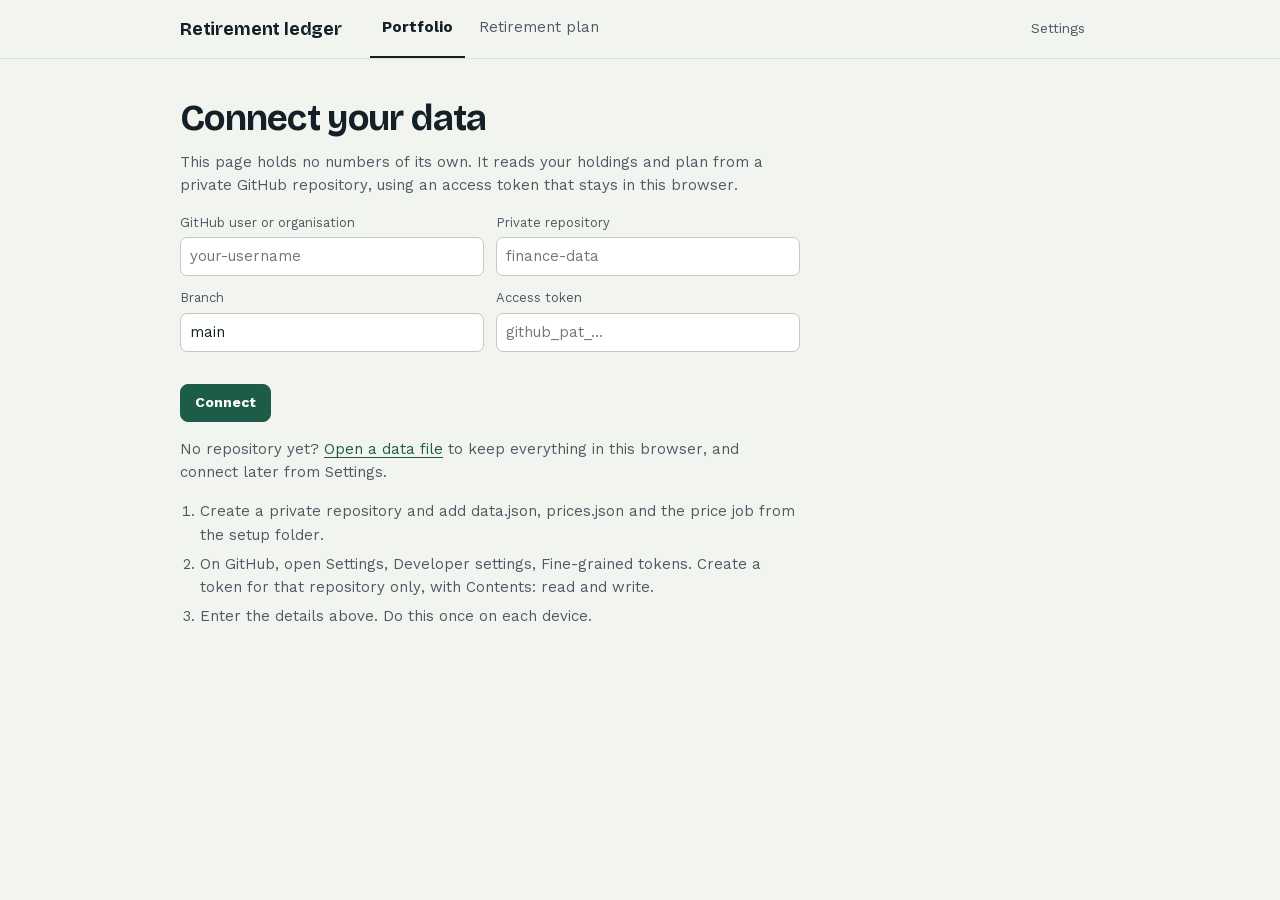
==== finance/index.html @ 74b18544 "Show "New" instead of XIRR for funds first bought under a year ago Co-Authored-By: Claude Opus 5.5 <" ====
<!doctype html>
<html lang="en">
<head>
<meta charset="utf-8">
<meta name="viewport" content="width=device-width, initial-scale=1">
<meta name="robots" content="noindex, nofollow">
<meta http-equiv="Content-Security-Policy" content="default-src 'none'; script-src 'self'; style-src 'self'; connect-src https://api.github.com; img-src 'self' data:; font-src 'self'; base-uri 'none'; form-action 'none'">
<title>Retirement ledger</title>
<link rel="stylesheet" href="style.css?v=20261128k">
</head>
<body>
<header class="top">
  <div class="top-in">
    <h1 class="brand">Retirement ledger</h1>
    <nav class="tabs" aria-label="Sections">
      <button type="button" class="tab" data-action="tab" data-tab="portfolio" aria-current="page">Portfolio</button>
      <button type="button" class="tab" data-action="tab" data-tab="plan">Retirement plan</button>
    </nav>
    <div class="top-right">
      <span id="status" class="status" role="status" aria-live="polite"></span>
      <button type="button" id="save" class="btn primary" data-action="save" hidden>Save changes</button>
      <button type="button" class="btn quiet" data-action="settings">Settings</button>
    </div>
  </div>
</header>
<main id="app"><p class="loading">Loading…</p></main>
<div id="tip" class="tip" hidden></div>
<dialog id="dlg"></dialog>
<noscript><p class="loading">This page needs JavaScript.</p></noscript>
<script src="calc.js?v=20261128k"></script>
<script src="portfolio.js?v=20261128k"></script>
<script src="core.js?v=20261128k"></script>
<script src="view-portfolio.js?v=20261128k"></script>
<script src="view-plan.js?v=20261128k"></script>
<script src="dialogs.js?v=20261128k"></script>
<script src="app.js?v=20261128k"></script>
</body>
</html>
---- finance/style.css ----
/* Retirement ledger.
 * Ledger-paper green-grey, slate ink, bottle green for actions and progress.
 * Bricolage Grotesque sets the headline, headings and big figures; Work Sans does everything else.
 * Sections sit on the paper, not in cards; the mix strips are the one bold element. */
@font-face { font-family: "Bricolage"; src: url("fonts/BricolageGrotesque-Regular.woff") format("woff"); font-weight: 300 500; font-display: swap; }
@font-face { font-family: "Bricolage"; src: url("fonts/BricolageGrotesque-Bold.woff") format("woff"); font-weight: 600 800; font-display: swap; }
@font-face { font-family: "Work Sans"; src: url("fonts/WorkSans-Regular.woff") format("woff"); font-weight: 300 500; font-display: swap; }
@font-face { font-family: "Work Sans"; src: url("fonts/WorkSans-Bold.woff") format("woff"); font-weight: 600 800; font-display: swap; }

:root {
  color-scheme: light;
  --paper: #f2f4f0; --surface: #ffffff; --sunk: #e6eae3;
  --ink: #142028; --ink2: #4e5a63; --ink3: #75808a; --rule: #dbe0d7; --rule2: #c2cabf;
  --accent: #1d5c48; --accent-ink: #ffffff; --accent-soft: #dfede6; --accent-hover: #164a3a;
  --s1: #2a78d6; --s2: #eb6834; --s3: #1baf7a; --neutral: #98a19a;
  --up: #17693d; --down: #a8321f; --warn: #7a4a00; --warn-bg: #fbefd6;
  --display: "Bricolage", "Avenir Next", "Segoe UI", system-ui, sans-serif;
  --sans: "Work Sans", "Segoe UI", Roboto, system-ui, sans-serif;
  --gap: 48px;
}
@media (prefers-color-scheme: dark) {
  :root {
    color-scheme: dark;
    --paper: #131b1e; --surface: #1a2428; --sunk: #202c30;
    --ink: #e9ede8; --ink2: #b3bcb6; --ink3: #87918b; --rule: #2a363a; --rule2: #3b484c;
    --accent: #6cc3a2; --accent-ink: #0c1c16; --accent-soft: #1d3029; --accent-hover: #86d2b5;
    --s1: #3987e5; --s2: #d95926; --s3: #199e70; --neutral: #6c7671;
    --up: #6fcf97; --down: #f08a7a; --warn: #f0c36a; --warn-bg: #2d2617;
  }
}
* { box-sizing: border-box; }
html { -webkit-text-size-adjust: 100%; }
body { margin: 0; background: var(--paper); color: var(--ink); font: 15px/1.55 var(--sans); font-variant-numeric: tabular-nums lining-nums; -webkit-font-smoothing: antialiased; }
h1, h2, h3, p, dl { margin: 0; }
button, input, select, textarea { font: inherit; color: inherit; }
:focus-visible { outline: 2px solid var(--accent); outline-offset: 2px; border-radius: 4px; }
a { color: var(--accent); }

/* Header */
.top { background: var(--paper); border-bottom: 1px solid var(--rule); position: sticky; top: 0; z-index: 5; }
.top-in { max-width: 960px; margin: 0 auto; padding: 0 20px; display: flex; align-items: center; gap: 28px; flex-wrap: wrap; min-height: 58px; }
.brand { font: 700 18px/1 var(--display); letter-spacing: -.01em; }
.tabs { display: flex; gap: 2px; align-self: stretch; }
.tab { background: none; border: 0; border-bottom: 2px solid transparent; padding: 0 12px; cursor: pointer; color: var(--ink2); min-height: 58px; }
.tab:hover { color: var(--ink); }
.tab[aria-current="page"] { color: var(--ink); border-bottom-color: var(--ink); font-weight: 600; }
.top-right { margin-left: auto; display: flex; align-items: center; gap: 10px; padding: 8px 0; }
.status { font-size: 13px; color: var(--ink3); }
.status.err { color: var(--down); }

main { max-width: 960px; margin: 0 auto; padding: 40px 20px 96px; }
.loading { color: var(--ink3); padding: 40px 0; }

/* Buttons */
.btn { border: 1px solid var(--rule2); background: var(--surface); border-radius: 8px; padding: 7px 14px; cursor: pointer; font-weight: 600; font-size: 14px; white-space: nowrap; }
.btn:hover { border-color: var(--ink3); }
.btn.primary { background: var(--accent); border-color: var(--accent); color: var(--accent-ink); }
.btn.primary:hover { background: var(--accent-hover); border-color: var(--accent-hover); }
.btn.quiet { border-color: transparent; background: none; color: var(--ink2); font-weight: 400; }
.btn.quiet:hover { background: var(--sunk); color: var(--ink); }
.btn.small { padding: 3px 9px; font-size: 13px; }
.btn.danger { color: var(--down); }
.btn[disabled] { opacity: .5; cursor: default; }
.linkbtn { background: none; border: 0; padding: 0; color: var(--accent); cursor: pointer; text-decoration: underline; text-decoration-thickness: 1px; text-underline-offset: 3px; }
.linkbtn:hover { text-decoration-thickness: 2px; }
.linkbtn.small { font-size: 13px; margin-left: 8px; }

/* Hero: where we stand against the target */
.hero { padding: 0 0 36px; }
.hero-line { font: 400 clamp(30px, 5.2vw, 50px)/1.08 var(--display); letter-spacing: -.02em; max-width: 17em; color: var(--ink2); }
.hero-line b { font-weight: 700; color: var(--ink); }
.rail { position: relative; margin: 26px 0 0; }
.rail-track { height: 30px; background: var(--sunk); border-radius: 8px; overflow: hidden; }
.rail-fill { height: 100%; background: var(--accent); border-radius: 8px; width: 0; position: relative; }
.rail-pct { position: absolute; top: 0; height: 30px; display: flex; align-items: center; font: 700 14px/1 var(--display); color: var(--accent-ink); transform: translateX(calc(-100% - 10px)); white-space: nowrap; }
.rail-pct.out { color: var(--ink); transform: translateX(10px); }
.facts { display: flex; flex-wrap: wrap; gap: 14px 48px; margin-top: 22px; }
.fact dt { font-size: 13px; color: var(--ink3); }
.fact dd { margin: 2px 0 0; font: 700 22px/1.2 var(--display); letter-spacing: -.01em; }
.fact small { font: 400 13px var(--sans); color: var(--ink3); margin-left: 6px; letter-spacing: 0; }
.proj { margin-top: 20px; color: var(--ink2); }
.proj b { color: var(--ink); }
.inline-form { display: flex; gap: 12px; flex-wrap: wrap; align-items: flex-start; margin: 16px 0 10px; }
.inline-form .field { width: 150px; }
.inline-form .check { padding-top: 26px; }
.inline-form input[type="number"] { height: 38px; }

/* Who's view, and the two actions */
.seg { display: inline-flex; background: var(--sunk); border-radius: 9px; padding: 3px; gap: 2px; }
.seg button { border: 0; background: none; padding: 5px 14px; border-radius: 7px; cursor: pointer; color: var(--ink2); }
.seg button:hover { color: var(--ink); }
.seg button[aria-pressed="true"] { background: var(--surface); color: var(--ink); font-weight: 600; box-shadow: 0 1px 2px rgba(20, 32, 40, .12); }
.bar-row { display: flex; align-items: center; gap: 10px; flex-wrap: wrap; padding: 18px 0; border-top: 1px solid var(--rule); border-bottom: 1px solid var(--rule); }
.bar-row .grow { flex: 1; }

/* Sections sit on the paper */
.block { margin: var(--gap) 0 0; }
.block > header { display: flex; align-items: baseline; gap: 12px; flex-wrap: wrap; margin-bottom: 14px; }
.block h2 { font: 700 22px/1.25 var(--display); letter-spacing: -.01em; }
.block header .sub { color: var(--ink3); font-size: 13.5px; }
.block header .right { margin-left: auto; display: flex; gap: 8px; flex-wrap: wrap; }
.cols { display: grid; grid-template-columns: 1fr 1fr; gap: 32px; }
@media (max-width: 860px) { .cols { grid-template-columns: 1fr; } }

/* Tables */
.scroll { overflow-x: auto; }
table { border-collapse: collapse; width: 100%; }
th, td { text-align: left; padding: 9px 12px 9px 0; border-bottom: 1px solid var(--rule); vertical-align: baseline; }
th { font-weight: 400; font-size: 13px; color: var(--ink3); white-space: nowrap; padding-top: 0; }
td.n, th.n { text-align: right; padding-right: 0; padding-left: 12px; white-space: nowrap; }
td.n + td:not(.n), th.n + th:not(.n) { padding-left: 20px; }
tr:last-child > td { border-bottom: 0; }
tr.group > td { font-weight: 600; padding-top: 22px; border-bottom-color: var(--rule2); }
tr.total > td { font-weight: 600; border-top: 1px solid var(--rule2); }
tr.sub > td:first-child { padding-left: 18px; }
tr.now > td { background: var(--accent-soft); }
td .dim, .dim { color: var(--ink3); font-size: 13px; }
.up { color: var(--up); } .down { color: var(--down); }
.nowrap { white-space: nowrap; }
.swatch { display: inline-block; width: 10px; height: 10px; border-radius: 3px; margin-right: 9px; }
.c-1 { background: var(--s1); } .c-2 { background: var(--s2); } .c-3 { background: var(--s3); } .c-one { background: var(--accent); } .c-none { background: var(--neutral); }

/* Mix: weight above target in amber, below in blue, each with an arrow */
:root { --over: #a35400; --under: #2a55b8; }
@media (prefers-color-scheme: dark) { :root { --over: #f0b35a; --under: #8fb0ff; } }
.mix-h { font: 700 17px/1.3 var(--display); margin: 34px 0 6px; padding-bottom: 8px; border-bottom: 1px solid var(--rule2); }
.mix-h .sub { font: 400 13px var(--sans); color: var(--ink3); margin-left: 8px; }
table.mixt tr.sub td { font-size: 14px; color: var(--ink2); padding-top: 6px; padding-bottom: 6px; }
table.mixt tr.sub td:first-child { padding-left: 22px; }
table.mixt th.n, table.mixt td.n { width: 104px; }
table.mixt td.nav { color: var(--ink3); font-size: 14px; }
table.mixt th.nav, table.mixt td.nav { width: 120px; }
table.mixt th.xirr, table.mixt td.xirr { width: 88px; }
table.mixt td.xirr { color: var(--ink2); font-size: 14px; }
.usd { font-size: 12px; color: var(--ink3); opacity: .8; margin-left: 4px; }
.nav-inline { display: none; }
/* Phones: the NAV moves under the fund's name, so the figures keep their room */
@media (max-width: 640px) {
  table.mixt th.n, table.mixt td.n { width: auto; } table.mixt td.n { padding-left: 8px; }
  table.mixt th.nav, table.mixt td.nav, table.mixt th.xirr, table.mixt td.xirr { display: none; }
  .nav-inline .xi { margin-left: 10px; }
  .nav-inline { display: block; font-size: 12px; color: var(--ink3); margin-top: 1px; white-space: nowrap; }
}
.w.over, .w.under { font-weight: 700; }
.w.over { color: var(--over); } .w.under { color: var(--under); }
td .w::after { content: ' \25B2'; font-size: .7em; vertical-align: .12em; visibility: hidden; }
td .w.over::after { content: ' \25B2'; visibility: visible; }
td .w.under::after { content: ' \25BC'; visibility: visible; }

/* Folded sections: one line each until opened */
details.fold { margin: 0; border-bottom: 1px solid var(--rule); }
details.fold:first-of-type, .block + details.fold, section + details.fold { margin-top: var(--gap); border-top: 1px solid var(--rule); }
details.fold + details.fold { margin-top: 0; border-top: 0; }
details.fold > summary { list-style: none; cursor: pointer; display: grid; grid-template-columns: auto minmax(0, 1fr) auto; align-items: baseline; gap: 14px; padding: 18px 0; }
details.fold > summary .sub { color: var(--ink3); font-size: 13.5px; }
details.fold > summary::-webkit-details-marker { display: none; }
details.fold > summary h2 { font: 700 19px/1.25 var(--display); }
details.fold > summary::after { content: 'Show'; grid-column: 3; font-size: 14px; color: var(--accent); }
details.fold[open] > summary::after { content: 'Hide'; }
details.fold > summary:hover h2 { color: var(--accent); }
details.fold[open] { padding-bottom: 22px; }
.filters { display: flex; gap: 8px; flex-wrap: wrap; margin-bottom: 10px; }
.filters select { width: auto; max-width: 260px; }

.note { background: var(--warn-bg); color: var(--warn); border-radius: 8px; padding: 10px 14px; margin-bottom: 18px; font-size: 14px; }
.note .linkbtn { color: inherit; }
.empty { color: var(--ink3); padding: 8px 0; }

/* Charts */
.chart { position: relative; }
.chart svg { display: block; width: 100%; height: auto; overflow: visible; }
.chart text { font: 11.5px var(--sans); fill: var(--ink3); }
.chart .grid { stroke: var(--rule); stroke-width: 1; }
.chart .axis { stroke: var(--rule2); stroke-width: 1; }
.chart .hit { fill: transparent; }
.f-1 { fill: var(--s1); } .f-2 { fill: var(--s2); } .f-3 { fill: var(--s3); } .f-one { fill: var(--accent); }
.chart .mark { stroke: var(--ink3); stroke-width: 1; stroke-dasharray: 2 3; }
.chart .dot { fill: var(--s3); stroke: var(--paper); stroke-width: 2; }
.chart .line { stroke-width: 2; stroke-linejoin: round; } .chart .l-a { stroke: var(--s3); } .chart .l-b { stroke: var(--neutral); stroke-dasharray: 5 4; }
.chart .lbl { fill: var(--ink2); font-weight: 600; }
.legend { display: flex; flex-wrap: wrap; gap: 4px 18px; font-size: 13px; color: var(--ink2); margin: 4px 0 10px; }
.tip { position: fixed; z-index: 20; pointer-events: none; background: var(--ink); color: var(--paper); border-radius: 8px; padding: 8px 11px; font-size: 12.5px; line-height: 1.45; max-width: 280px; box-shadow: 0 6px 20px rgba(0, 0, 0, .2); }
.tip b { font-weight: 600; }
.tip .row { display: flex; justify-content: space-between; gap: 14px; }

/* Plan tab: the inputs are a form panel; the results sit on the paper */
.plan { display: grid; grid-template-columns: minmax(280px, 340px) 1fr; gap: 40px; align-items: start; }
.plan > * { min-width: 0; }
.plan-out > .hero, #plan-out > .hero { padding-bottom: 8px; }
#plan-out > .block:first-of-type { margin-top: 32px; }
#plan-out .hero-line { font-size: clamp(26px, 3.4vw, 38px); line-height: 1.12; }
@media (max-width: 940px) { .plan { grid-template-columns: 1fr; } }
.plan-in details { background: var(--surface); border: 1px solid var(--rule); border-radius: 10px; margin-bottom: 8px; }
.plan-in summary { cursor: pointer; padding: 13px 16px; font: 700 15.5px var(--display); }
.plan-in .body { padding: 2px 16px 16px; }
.fields { display: grid; grid-template-columns: 1fr 1fr; gap: 12px 12px; align-items: start; }
.fields.three { grid-template-columns: 1fr 1fr 1fr; }
.field { display: flex; flex-direction: column; gap: 4px; min-width: 0; }
.field.wide { grid-column: 1 / -1; }
.field > span { font-size: 13px; color: var(--ink2); }
.field small { font-size: 12px; color: var(--ink3); min-height: 1em; }
input[type="text"], input[type="number"], input[type="date"], input[type="password"], select, textarea {
  border: 1px solid var(--rule2); background: var(--surface); border-radius: 7px; padding: 7px 9px; width: 100%; min-width: 0; }
input:hover, select:hover { border-color: var(--ink3); }
input[disabled] { background: var(--sunk); color: var(--ink2); border-color: var(--rule); }
input[type="number"] { text-align: right; }
.unit { position: relative; display: block; }
.unit input { padding-right: 26px; }
.unit::after { content: attr(data-unit); position: absolute; right: 9px; top: 50%; transform: translateY(-50%); color: var(--ink3); font-size: 13px; pointer-events: none; }
.check { display: flex; gap: 8px; align-items: center; }
.check input { width: auto; accent-color: var(--accent); }
table.edit td { padding: 4px 6px 4px 0; border-bottom: 0; }
table.edit th { padding-bottom: 4px; border-bottom: 0; }
table.edit input, table.edit select { padding: 5px 7px; font-size: 13.5px; }
table.edit .w-year { width: 76px; } table.edit .w-pct { width: 64px; } table.edit .w-amt { width: 108px; }
table.edit select.who { min-width: 86px; }

/* Dialogs */
dialog { border: 0; border-radius: 14px; padding: 0; background: var(--surface); color: var(--ink); width: min(660px, calc(100vw - 24px)); max-height: calc(100vh - 24px); box-shadow: 0 24px 60px rgba(10, 20, 26, .28); }
dialog.wide { width: min(900px, calc(100vw - 24px)); }
dialog::backdrop { background: rgba(14, 24, 28, .42); }
.dlg-head { display: flex; align-items: center; padding: 20px 22px 0; }
.dlg-head h2 { font: 700 21px var(--display); letter-spacing: -.01em; flex: 1; }
.dlg-body { padding: 16px 22px 6px; }
.dlg-body h3 { font: 700 15.5px var(--display); margin: 22px 0 8px; }
.dlg-body h3:first-child { margin-top: 0; }
.dlg-body p { color: var(--ink2); margin-bottom: 12px; }
.dlg-body .seg { margin-bottom: 8px; flex-wrap: wrap; }
.dlg-foot { display: flex; gap: 10px; justify-content: flex-end; flex-wrap: wrap; padding: 14px 22px 18px; position: sticky; bottom: 0; background: var(--surface); border-top: 1px solid var(--rule); margin-top: 12px; }
.dlg-foot .left { margin-right: auto; }
.choice { display: flex; gap: 8px; flex-wrap: wrap; }
.choice label { border: 1px solid var(--rule2); border-radius: 8px; padding: 7px 16px; cursor: pointer; }
.choice input { position: absolute; opacity: 0; }
.choice input:checked + span { font-weight: 600; }
.choice label:has(input:checked) { background: var(--accent); border-color: var(--accent); color: var(--accent-ink); }
.choice label:has(input:focus-visible) { outline: 2px solid var(--accent); outline-offset: 2px; }
.err { color: var(--down); font-size: 13.5px; min-height: 1.2em; }
code, .mono { font-family: ui-monospace, "SF Mono", Menlo, Consolas, monospace; font-size: 13px; }
textarea.json { min-height: 320px; font-family: ui-monospace, Menlo, Consolas, monospace; font-size: 12.5px; white-space: pre; }

.welcome { max-width: 620px; }
.welcome h2 { font: 700 36px/1.1 var(--display); letter-spacing: -.02em; margin-bottom: 12px; }
.welcome p { color: var(--ink2); margin-bottom: 16px; }
.welcome ol { color: var(--ink2); padding-left: 20px; }
.welcome li { margin-bottom: 6px; }

@media (max-width: 640px) {
  :root { --gap: 40px; }
  main { padding-top: 28px; }
  .top-in { gap: 0 16px; padding-top: 10px; }
  .brand { order: 1; }
  .top-right { order: 2; padding: 0; }
  .tabs { order: 3; width: 100%; margin-left: -12px; }
  .tab { min-height: 44px; }
  .status:not(.err) { display: none; }
  .hero-line { font-size: 31px; }
  .facts { gap: 12px 28px; }
  .fact dd { font-size: 20px; }
  .bar-row .grow { display: none; }
  .scroll > table.wide, .scroll > table.edit { min-width: 600px; }
  td.driftcell { display: none; }
  .fields, .fields.three { grid-template-columns: 1fr 1fr; }
}
@media (prefers-reduced-motion: no-preference) {
  .rail-fill { transition: width .6s cubic-bezier(.2, .7, .2, 1); }
  .drift i { transition: width .35s ease; }
}
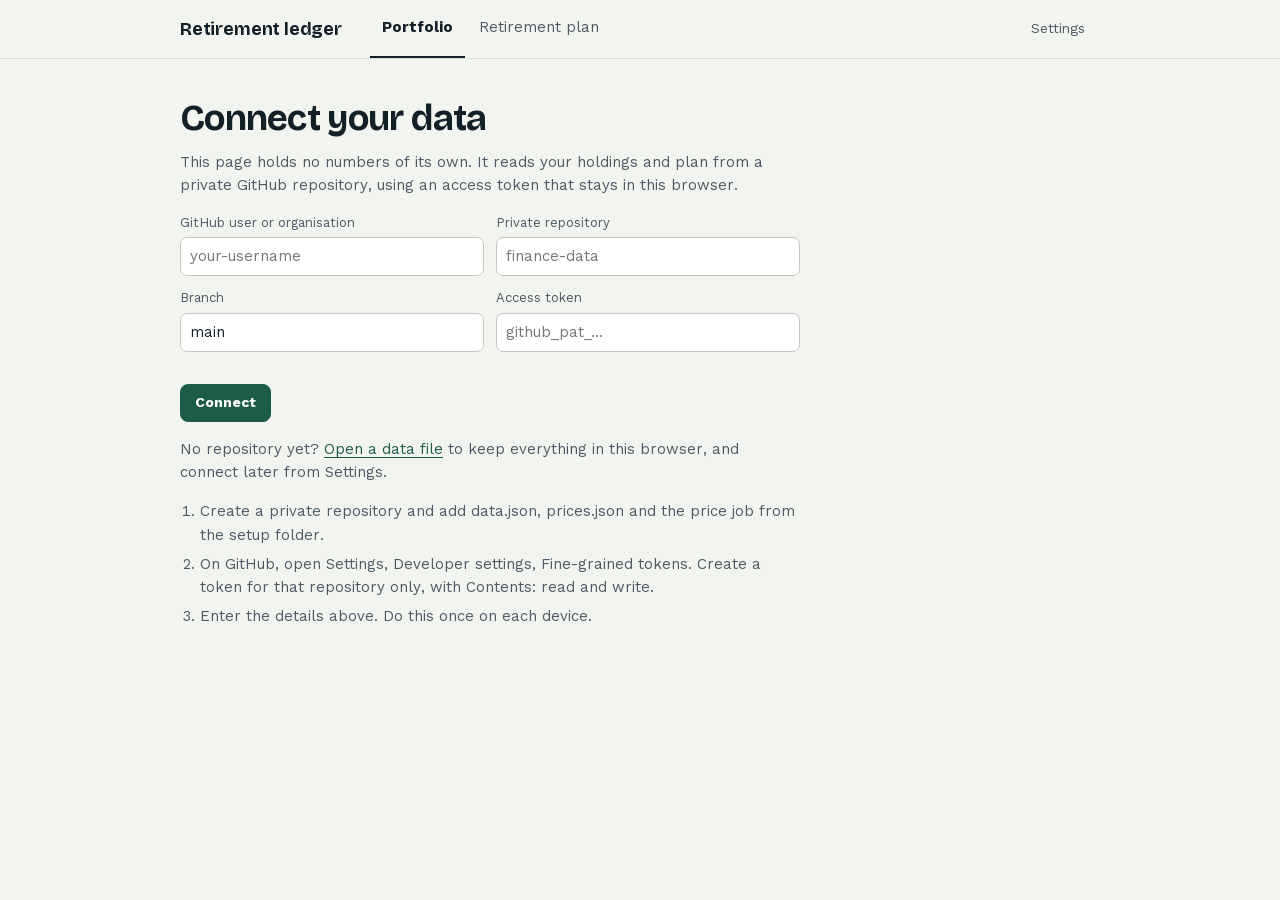
==== commit f75ae768: "Show other assets as a weightless Cash row in the Portfolio table Each asset can belong to a person " ====
--- a/finance/index.html
+++ b/finance/index.html
@@ -6,7 +6,7 @@
 <meta name="robots" content="noindex, nofollow">
 <meta http-equiv="Content-Security-Policy" content="default-src 'none'; script-src 'self'; style-src 'self'; connect-src https://api.github.com; img-src 'self' data:; font-src 'self'; base-uri 'none'; form-action 'none'">
 <title>Retirement ledger</title>
-<link rel="stylesheet" href="style.css?v=20261128k">
+<link rel="stylesheet" href="style.css?v=20261128r">
 </head>
 <body>
 <header class="top">
@@ -27,12 +27,12 @@
 <div id="tip" class="tip" hidden></div>
 <dialog id="dlg"></dialog>
 <noscript><p class="loading">This page needs JavaScript.</p></noscript>
-<script src="calc.js?v=20261128k"></script>
-<script src="portfolio.js?v=20261128k"></script>
-<script src="core.js?v=20261128k"></script>
-<script src="view-portfolio.js?v=20261128k"></script>
-<script src="view-plan.js?v=20261128k"></script>
-<script src="dialogs.js?v=20261128k"></script>
-<script src="app.js?v=20261128k"></script>
+<script src="calc.js?v=20261128r"></script>
+<script src="portfolio.js?v=20261128r"></script>
+<script src="core.js?v=20261128r"></script>
+<script src="view-portfolio.js?v=20261128r"></script>
+<script src="view-plan.js?v=20261128r"></script>
+<script src="dialogs.js?v=20261128r"></script>
+<script src="app.js?v=20261128r"></script>
 </body>
 </html>
--- a/finance/style.css
+++ b/finance/style.css
@@ -98,7 +98,8 @@
 .block > header { display: flex; align-items: baseline; gap: 12px; flex-wrap: wrap; margin-bottom: 14px; }
 .block h2 { font: 700 22px/1.25 var(--display); letter-spacing: -.01em; }
 .block header .sub { color: var(--ink3); font-size: 13.5px; }
-.block header .right { margin-left: auto; display: flex; gap: 8px; flex-wrap: wrap; }
+.block header .right { margin-left: auto; display: flex; gap: 8px; flex-wrap: wrap; align-items: baseline; }
+.pf-xirr { font: 700 17px/1.25 var(--display); color: var(--ink); letter-spacing: -.005em; }
 .cols { display: grid; grid-template-columns: 1fr 1fr; gap: 32px; }
 @media (max-width: 860px) { .cols { grid-template-columns: 1fr; } }
 
@@ -118,13 +119,14 @@
 .up { color: var(--up); } .down { color: var(--down); }
 .nowrap { white-space: nowrap; }
 .swatch { display: inline-block; width: 10px; height: 10px; border-radius: 3px; margin-right: 9px; }
+.swatch.c-cash { background: transparent; box-shadow: inset 0 0 0 1.5px var(--ink3); }
 .c-1 { background: var(--s1); } .c-2 { background: var(--s2); } .c-3 { background: var(--s3); } .c-one { background: var(--accent); } .c-none { background: var(--neutral); }
 
 /* Mix: weight above target in amber, below in blue, each with an arrow */
 :root { --over: #a35400; --under: #2a55b8; }
 @media (prefers-color-scheme: dark) { :root { --over: #f0b35a; --under: #8fb0ff; } }
 .mix-h { font: 700 17px/1.3 var(--display); margin: 34px 0 6px; padding-bottom: 8px; border-bottom: 1px solid var(--rule2); }
-.mix-h .sub { font: 400 13px var(--sans); color: var(--ink3); margin-left: 8px; }
+.mix-h .sub { font: 700 14px/1.3 var(--display); color: var(--ink); margin-left: 8px; }
 table.mixt tr.sub td { font-size: 14px; color: var(--ink2); padding-top: 6px; padding-bottom: 6px; }
 table.mixt tr.sub td:first-child { padding-left: 22px; }
 table.mixt th.n, table.mixt td.n { width: 104px; }
@@ -138,7 +140,7 @@
 @media (max-width: 640px) {
   table.mixt th.n, table.mixt td.n { width: auto; } table.mixt td.n { padding-left: 8px; }
   table.mixt th.nav, table.mixt td.nav, table.mixt th.xirr, table.mixt td.xirr { display: none; }
-  .nav-inline .xi { margin-left: 10px; }
+  .nav-inline .xi.gap { margin-left: 10px; }
   .nav-inline { display: block; font-size: 12px; color: var(--ink3); margin-top: 1px; white-space: nowrap; }
 }
 .w.over, .w.under { font-weight: 700; }
